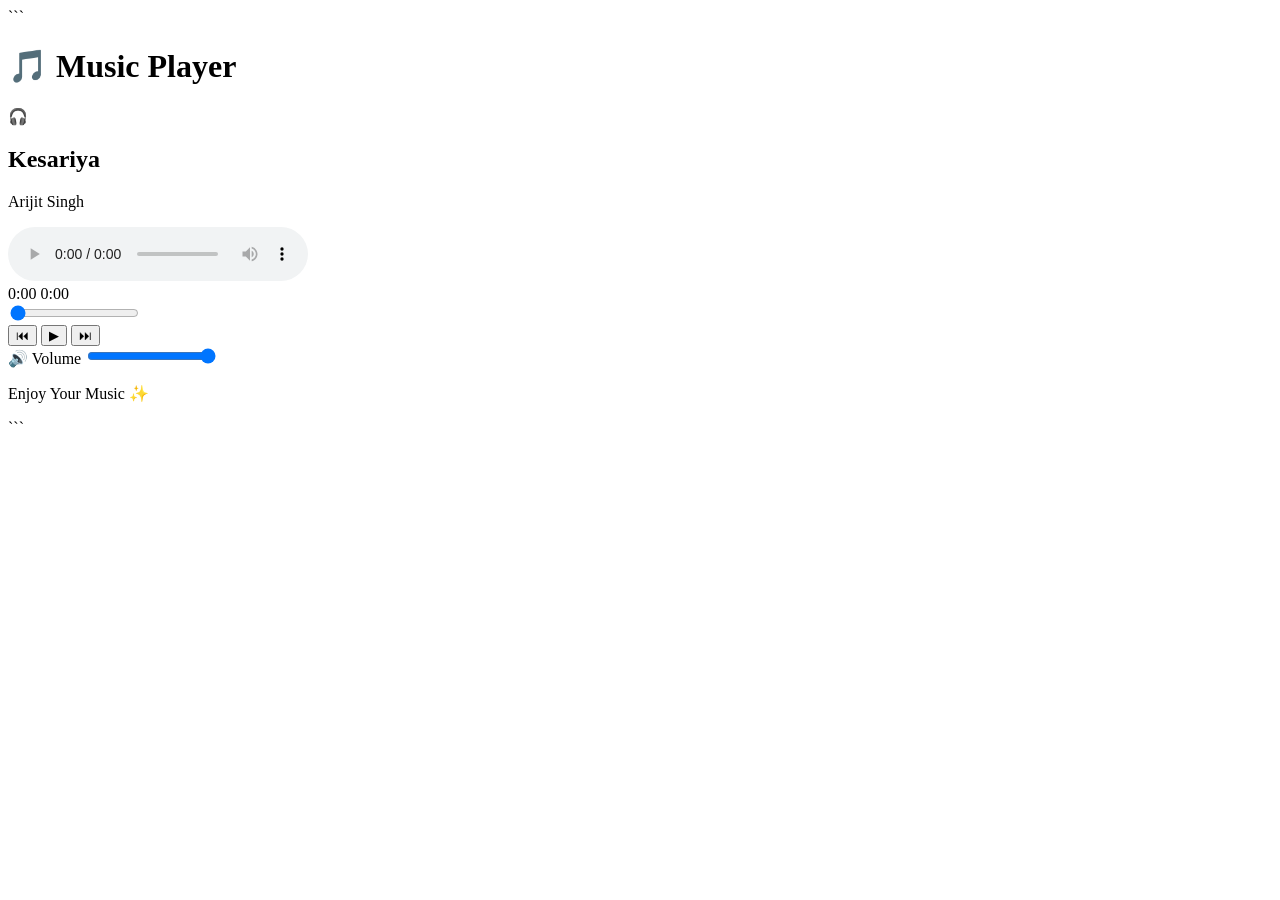
==== music player/index.html @ 733fd277 "Add initial HTML structure for music player" ====
<!DOCTYPE html>

<html lang="en">
<head>
    <meta charset="UTF-8">
    <meta name="viewport" content="width=device-width, initial-scale=1.0">
    <title>My Music Player</title>
    <link rel="stylesheet" href="style.css">
</head>
<body>

```
<div class="music-player">
    <h1>🎵 Music Player</h1>

    <div class="album-cover">🎧</div>

    <h2 id="title">Kesariya</h2>
    <p id="artist">Arijit Singh</p>

    <audio id="audio" controls>
        <source src="./Kesariya.mp3" type="audio/mpeg">
    </audio>

    <div class="time">
        <span id="currentTime">0:00</span>
        <span id="duration">0:00</span>
    </div>

    <input type="range" id="progress" value="0" min="0" max="100">

    <div class="controls">
        <button onclick="previousSong()">⏮</button>
        <button id="playBtn" onclick="playPause()">▶</button>
        <button onclick="nextSong()">⏭</button>
    </div>

    <div class="volume-control">
        <label for="volume">🔊 Volume</label>
        <input type="range" id="volume" min="0" max="1"
               step="0.1" value="1">
    </div>

    <p class="footer">Enjoy Your Music ✨</p>
</div>

<script src="script.js"></script>
```

</body>
</html>
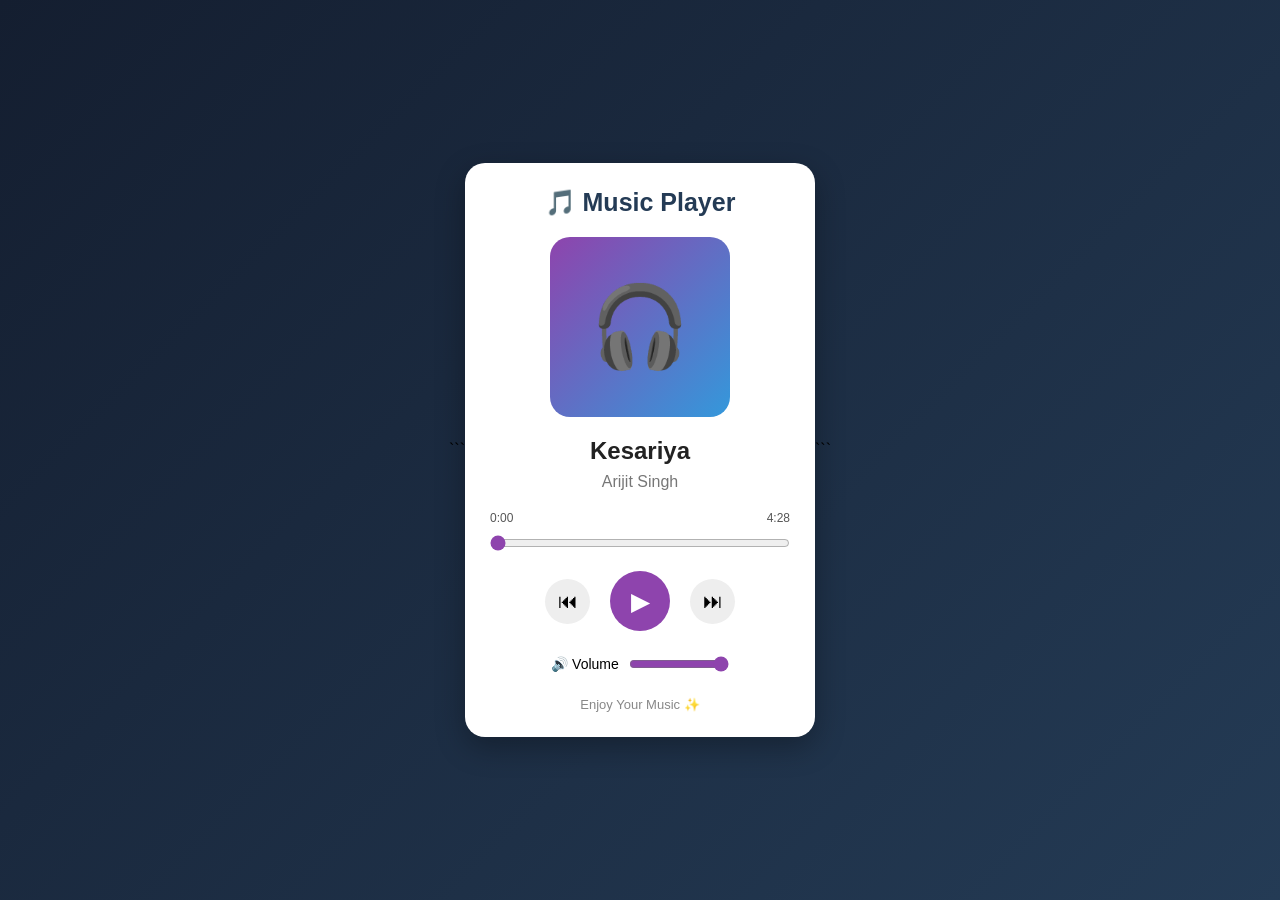
==== commit 3071a709: "Update audio element to use preload attribute Changed audio element to preload the audio file automa" ====
--- a/music player/index.html
+++ b/music player/index.html
@@ -18,9 +18,9 @@
     <h2 id="title">Kesariya</h2>
     <p id="artist">Arijit Singh</p>
 
-    <audio id="audio" controls>
-        <source src="./Kesariya.mp3" type="audio/mpeg">
-    </audio>
+    <audio id="audio" preload="auto">
+    <source src="./Kesariya.mp3" type="audio/mpeg">
+</audio>
 
     <div class="time">
         <span id="currentTime">0:00</span>
--- a/music player/style.css
+++ b/music player/style.css
@@ -0,0 +1,123 @@
+* {
+    margin: 0;
+    padding: 0;
+    box-sizing: border-box;
+}
+
+body {
+    font-family: Arial, sans-serif;
+    background: linear-gradient(135deg, #141e30, #243b55);
+    min-height: 100vh;
+    display: flex;
+    justify-content: center;
+    align-items: center;
+    padding: 20px;
+}
+
+.music-player {
+    width: 350px;
+    max-width: 100%;
+    background: white;
+    padding: 25px;
+    border-radius: 20px;
+    text-align: center;
+    box-shadow: 0 10px 30px rgba(0, 0, 0, 0.3);
+}
+
+h1 {
+    font-size: 25px;
+    color: #243b55;
+    margin-bottom: 20px;
+}
+
+.album-cover {
+    width: 180px;
+    height: 180px;
+    margin: 0 auto 20px;
+    background: linear-gradient(135deg, #8e44ad, #3498db);
+    border-radius: 20px;
+    display: flex;
+    justify-content: center;
+    align-items: center;
+    font-size: 80px;
+}
+
+h2 {
+    color: #222;
+    margin-bottom: 8px;
+}
+
+#artist {
+    color: #777;
+    margin-bottom: 20px;
+}
+
+.time {
+    display: flex;
+    justify-content: space-between;
+    font-size: 12px;
+    color: #555;
+}
+
+#progress {
+    width: 100%;
+    margin: 10px 0 20px;
+    cursor: pointer;
+    accent-color: #8e44ad;
+}
+
+.controls {
+    display: flex;
+    justify-content: center;
+    align-items: center;
+    gap: 20px;
+    margin-bottom: 25px;
+}
+
+.controls button {
+    width: 45px;
+    height: 45px;
+    border: none;
+    border-radius: 50%;
+    background: #eee;
+    font-size: 20px;
+    cursor: pointer;
+}
+
+.controls #playBtn {
+    width: 60px;
+    height: 60px;
+    background: #8e44ad;
+    color: white;
+    font-size: 25px;
+}
+
+.controls button:hover {
+    transform: scale(1.08);
+}
+
+.volume-control {
+    display: flex;
+    justify-content: center;
+    align-items: center;
+    gap: 10px;
+    font-size: 14px;
+}
+
+#volume {
+    width: 100px;
+    accent-color: #8e44ad;
+    cursor: pointer;
+}
+
+.footer {
+    margin-top: 25px;
+    font-size: 13px;
+    color: #888;
+}
+
+@media (max-width: 400px) {
+    .music-player {
+        padding: 20px;
+    }
+}
